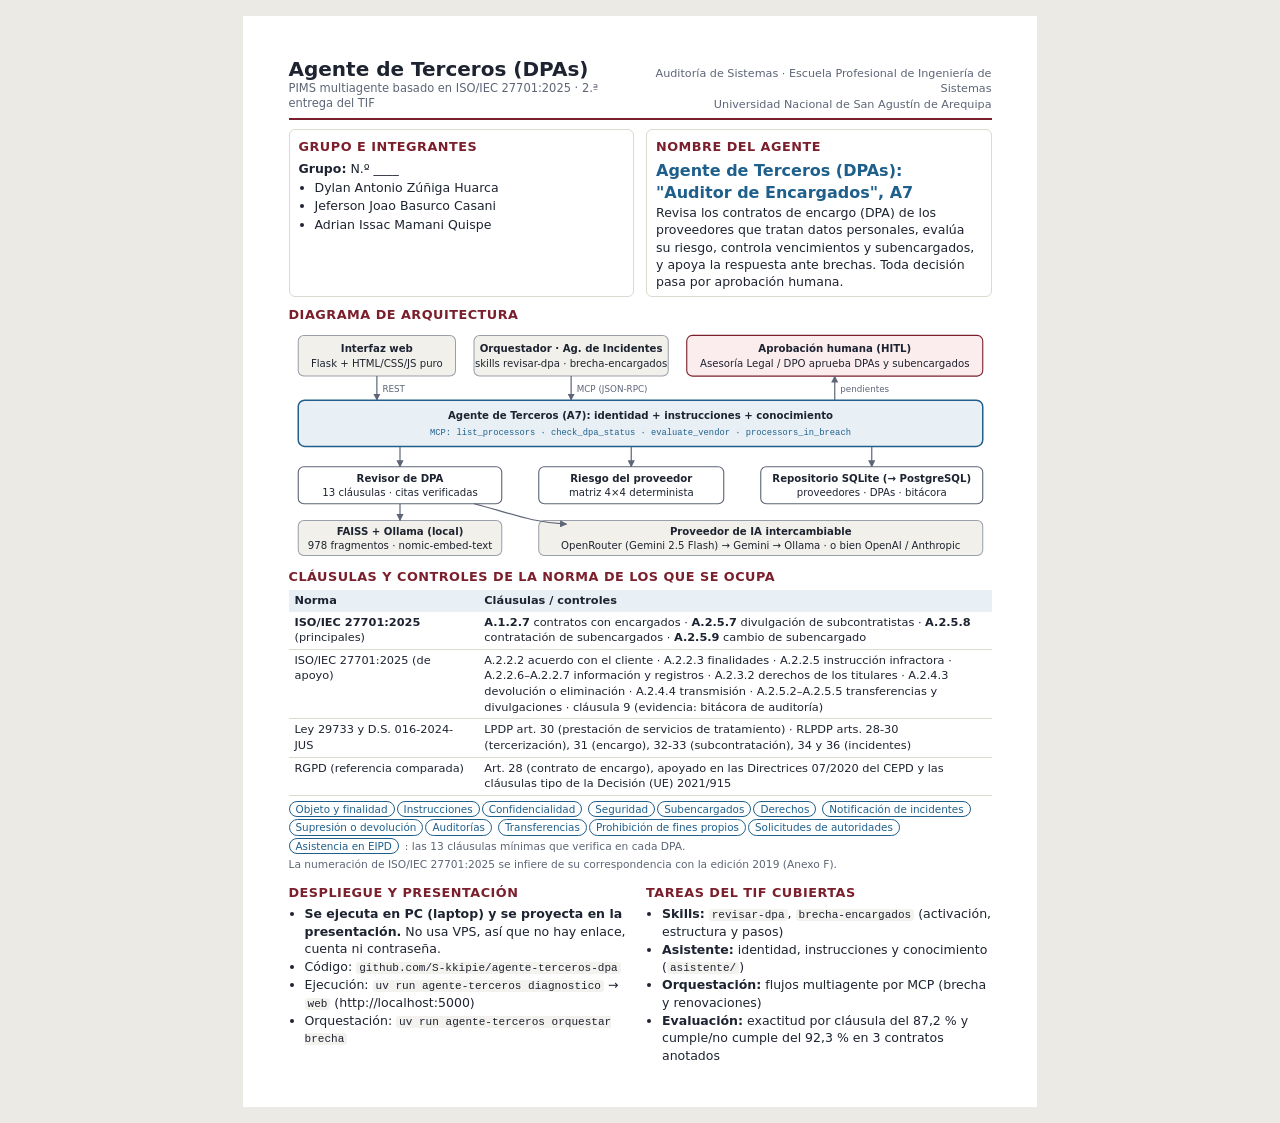
==== docs/entrega/hoja_entrega.html @ a15f1c50 "Segunda entrega: skills, asistente, orquestación MCP y proveedor de IA intercambiable - Proveedores " ====
<!doctype html>
<html lang="es">
<head>
<meta charset="utf-8">
<meta name="viewport" content="width=device-width, initial-scale=1">
<title>Hoja de entrega · Agente de Terceros (DPAs)</title>
<style>
  :root {
    --tinta: #1d2330; --suave: #5d6576; --linea: #dcd9d0; --acento: #1f5f8b;
    --acento-suave: #e8f0f6; --guinda: #7a1f2b; --fondo: #ffffff;
  }
  @page { size: A4; margin: 11mm 12mm; }
  * { box-sizing: border-box; }
  body { margin: 0; background: #eceae4; color: var(--tinta);
         font: 9.4pt/1.38 system-ui, -apple-system, "Segoe UI", sans-serif; }
  .hoja { background: var(--fondo); max-width: 210mm; margin: 16px auto; padding: 11mm 12mm; }
  @media print { body { background: #fff; } .hoja { margin: 0; padding: 0; max-width: none; } }
  @media (max-width: 640px) { .hoja { margin: 0; padding: 16px; } .dos { grid-template-columns: 1fr !important; } }
  header { display: flex; justify-content: space-between; align-items: flex-end; gap: 12px;
           border-bottom: 2px solid var(--guinda); padding-bottom: 6px; margin-bottom: 9px; }
  header h1 { font-size: 15pt; margin: 0; line-height: 1.15; }
  header .sub { color: var(--suave); font-size: 8.6pt; }
  header .curso { text-align: right; font-size: 8.4pt; color: var(--suave); }
  h2 { font-size: 9.6pt; text-transform: uppercase; letter-spacing: .5px; color: var(--guinda);
       margin: 9px 0 4px; }
  .dos { display: grid; grid-template-columns: 1fr 1fr; gap: 12px; }
  .caja { border: 1px solid var(--linea); border-radius: 6px; padding: 6px 9px; }
  ul { margin: 2px 0; padding-left: 16px; }
  li { margin: 1px 0; }
  table { width: 100%; border-collapse: collapse; font-size: 8.5pt; }
  th { text-align: left; background: var(--acento-suave); padding: 3px 6px; font-weight: 600; }
  td { border-bottom: 1px solid var(--linea); padding: 3px 6px; vertical-align: top; }
  code { font: 8.3pt ui-monospace, Consolas, monospace; background: #f3f2ee; padding: 0 3px; border-radius: 3px; }
  .nombre { font-size: 12pt; font-weight: 700; color: var(--acento); }
  svg { width: 100%; height: auto; display: block; }
  .nota { color: var(--suave); font-size: 8pt; }
  .tag { display: inline-block; border: 1px solid var(--acento); color: var(--acento); border-radius: 99px;
         padding: 0 6px; font-size: 7.8pt; margin: 1px 2px 1px 0; }
</style>
</head>
<body>
<main class="hoja">
  <header>
    <div>
      <h1>Agente de Terceros (DPAs)</h1>
      <div class="sub">PIMS multiagente basado en ISO/IEC 27701:2025 · 2.ª entrega del TIF</div>
    </div>
    <div class="curso">Auditoría de Sistemas · Escuela Profesional de Ingeniería de Sistemas<br>
      Universidad Nacional de San Agustín de Arequipa</div>
  </header>

  <div class="dos">
    <section class="caja">
      <h2 style="margin-top:2px">Grupo e integrantes</h2>
      <div><strong>Grupo:</strong> N.º ____ </div>
      <ul>
        <li>Dylan Antonio Zúñiga Huarca</li>
        <li>Jeferson Joao Basurco Casani</li>
        <li>Adrian Issac Mamani Quispe</li>
      </ul>
    </section>
    <section class="caja">
      <h2 style="margin-top:2px">Nombre del agente</h2>
      <div class="nombre">Agente de Terceros (DPAs): "Auditor de Encargados", A7</div>
      <div>Revisa los contratos de encargo (DPA) de los proveedores que tratan datos personales, evalúa su riesgo, controla vencimientos y subencargados, y apoya la respuesta ante brechas. Toda decisión pasa por aprobación humana.</div>
    </section>
  </div>

  <h2>Diagrama de arquitectura</h2>
  <svg viewBox="0 0 760 250" role="img" aria-label="Arquitectura del Agente de Terceros">
    <defs>
      <marker id="f" viewBox="0 0 10 10" refX="9" refY="5" markerWidth="6" markerHeight="6" orient="auto-start-reverse">
        <path d="M0,0 L10,5 L0,10 z" fill="#5d6576"/></marker>
      <style>
        .b{fill:#fff;stroke:#5d6576;stroke-width:1.2;rx:6}
        .e{fill:#f1f0eb;stroke:#9a9fa9;stroke-width:1.1}
        .p{fill:#e8f0f6;stroke:#1f5f8b;stroke-width:1.6}
        .h{fill:#fbecee;stroke:#7a1f2b;stroke-width:1.2}
        text{font:11px system-ui,sans-serif;fill:#1d2330}
        .t{font-weight:700}
        .m{font:9.5px ui-monospace,Consolas,monospace;fill:#1f5f8b}
        .l{stroke:#5d6576;stroke-width:1.3;fill:none;marker-end:url(#f)}
        .k{font-size:9.5px;fill:#5d6576}
      </style>
    </defs>
    <!-- fila superior -->
    <rect class="e" x="10" y="8" width="170" height="44" rx="6"/>
    <text x="95" y="26" text-anchor="middle" class="t">Interfaz web</text>
    <text x="95" y="42" text-anchor="middle">Flask + HTML/CSS/JS puro</text>
    <rect class="e" x="200" y="8" width="210" height="44" rx="6"/>
    <text x="305" y="26" text-anchor="middle" class="t">Orquestador · Ag. de Incidentes</text>
    <text x="305" y="42" text-anchor="middle">skills revisar-dpa · brecha-encargados</text>
    <rect class="h" x="430" y="8" width="320" height="44" rx="6"/>
    <text x="590" y="26" text-anchor="middle" class="t">Aprobación humana (HITL)</text>
    <text x="590" y="42" text-anchor="middle">Asesoría Legal / DPO aprueba DPAs y subencargados</text>
    <!-- agente -->
    <rect class="p" x="10" y="78" width="740" height="50" rx="7"/>
    <text x="380" y="98" text-anchor="middle" class="t">Agente de Terceros (A7): identidad + instrucciones + conocimiento</text>
    <text x="380" y="116" text-anchor="middle" class="m">MCP: list_processors · check_dpa_status · evaluate_vendor · processors_in_breach</text>
    <path class="l" d="M95,52 V78"/><text x="101" y="69" class="k">REST</text>
    <path class="l" d="M305,52 V78"/><text x="311" y="69" class="k">MCP (JSON-RPC)</text>
    <path class="l" d="M590,78 V52"/><text x="596" y="69" class="k">pendientes</text>
    <!-- componentes -->
    <rect class="b" x="10" y="150" width="220" height="40" rx="6"/>
    <text x="120" y="167" text-anchor="middle" class="t">Revisor de DPA</text>
    <text x="120" y="182" text-anchor="middle">13 cláusulas · citas verificadas</text>
    <rect class="b" x="270" y="150" width="200" height="40" rx="6"/>
    <text x="370" y="167" text-anchor="middle" class="t">Riesgo del proveedor</text>
    <text x="370" y="182" text-anchor="middle">matriz 4×4 determinista</text>
    <rect class="b" x="510" y="150" width="240" height="40" rx="6"/>
    <text x="630" y="167" text-anchor="middle" class="t">Repositorio SQLite (→ PostgreSQL)</text>
    <text x="630" y="182" text-anchor="middle">proveedores · DPAs · bitácora</text>
    <path class="l" d="M120,128 V150"/><path class="l" d="M370,128 V150"/><path class="l" d="M630,128 V150"/>
    <!-- fila inferior -->
    <rect class="e" x="10" y="208" width="220" height="38" rx="6"/>
    <text x="120" y="224" text-anchor="middle" class="t">FAISS + Ollama (local)</text>
    <text x="120" y="239" text-anchor="middle">978 fragmentos · nomic-embed-text</text>
    <rect class="e" x="270" y="208" width="480" height="38" rx="6"/>
    <text x="510" y="224" text-anchor="middle" class="t">Proveedor de IA intercambiable</text>
    <text x="510" y="239" text-anchor="middle">OpenRouter (Gemini 2.5 Flash) → Gemini → Ollama · o bien OpenAI / Anthropic</text>
    <path class="l" d="M120,190 V208"/><path class="l" d="M200,190 C240,200 260,210 300,212"/>
  </svg>

  <h2>Cláusulas y controles de la norma de los que se ocupa</h2>
  <table>
    <tr><th style="width:27%">Norma</th><th>Cláusulas / controles</th></tr>
    <tr><td><strong>ISO/IEC 27701:2025</strong> (principales)</td>
      <td><strong>A.1.2.7</strong> contratos con encargados · <strong>A.2.5.7</strong> divulgación de subcontratistas ·
        <strong>A.2.5.8</strong> contratación de subencargados · <strong>A.2.5.9</strong> cambio de subencargado</td></tr>
    <tr><td>ISO/IEC 27701:2025 (de apoyo)</td>
      <td>A.2.2.2 acuerdo con el cliente · A.2.2.3 finalidades · A.2.2.5 instrucción infractora · A.2.2.6–A.2.2.7 información y registros ·
        A.2.3.2 derechos de los titulares · A.2.4.3 devolución o eliminación · A.2.4.4 transmisión · A.2.5.2–A.2.5.5 transferencias y divulgaciones ·
        cláusula 9 (evidencia: bitácora de auditoría)</td></tr>
    <tr><td>Ley 29733 y D.S. 016-2024-JUS</td>
      <td>LPDP art. 30 (prestación de servicios de tratamiento) · RLPDP arts. 28-30 (tercerización), 31 (encargo), 32-33 (subcontratación), 34 y 36 (incidentes)</td></tr>
    <tr><td>RGPD (referencia comparada)</td>
      <td>Art. 28 (contrato de encargo), apoyado en las Directrices 07/2020 del CEPD y las cláusulas tipo de la Decisión (UE) 2021/915</td></tr>
  </table>
  <div style="margin-top:4px">
    <span class="tag">Objeto y finalidad</span><span class="tag">Instrucciones</span><span class="tag">Confidencialidad</span>
    <span class="tag">Seguridad</span><span class="tag">Subencargados</span><span class="tag">Derechos</span>
    <span class="tag">Notificación de incidentes</span><span class="tag">Supresión o devolución</span><span class="tag">Auditorías</span>
    <span class="tag">Transferencias</span><span class="tag">Prohibición de fines propios</span><span class="tag">Solicitudes de autoridades</span>
    <span class="tag">Asistencia en EIPD</span>
    <span class="nota">: las 13 cláusulas mínimas que verifica en cada DPA.</span>
  </div>
  <p class="nota" style="margin:3px 0 0">La numeración de ISO/IEC 27701:2025 se infiere de su correspondencia con la edición 2019 (Anexo F).</p>

  <div class="dos" style="margin-top:2px">
    <section>
      <h2>Despliegue y presentación</h2>
      <ul>
        <li><strong>Se ejecuta en PC (laptop) y se proyecta en la presentación.</strong> No usa VPS, así que no hay enlace, cuenta ni contraseña.</li>
        <li>Código: <code>github.com/S-kkipie/agente-terceros-dpa</code></li>
        <li>Ejecución: <code>uv run agente-terceros diagnostico</code> → <code>web</code> (http://localhost:5000)</li>
        <li>Orquestación: <code>uv run agente-terceros orquestar brecha</code></li>
      </ul>
    </section>
    <section>
      <h2>Tareas del TIF cubiertas</h2>
      <ul>
        <li><strong>Skills:</strong> <code>revisar-dpa</code>, <code>brecha-encargados</code> (activación, estructura y pasos)</li>
        <li><strong>Asistente:</strong> identidad, instrucciones y conocimiento (<code>asistente/</code>)</li>
        <li><strong>Orquestación:</strong> flujos multiagente por MCP (brecha y renovaciones)</li>
        <li><strong>Evaluación:</strong> exactitud por cláusula del 87,2 % y cumple/no cumple del 92,3 % en 3 contratos anotados</li>
      </ul>
    </section>
  </div>
</main>
</body>
</html>
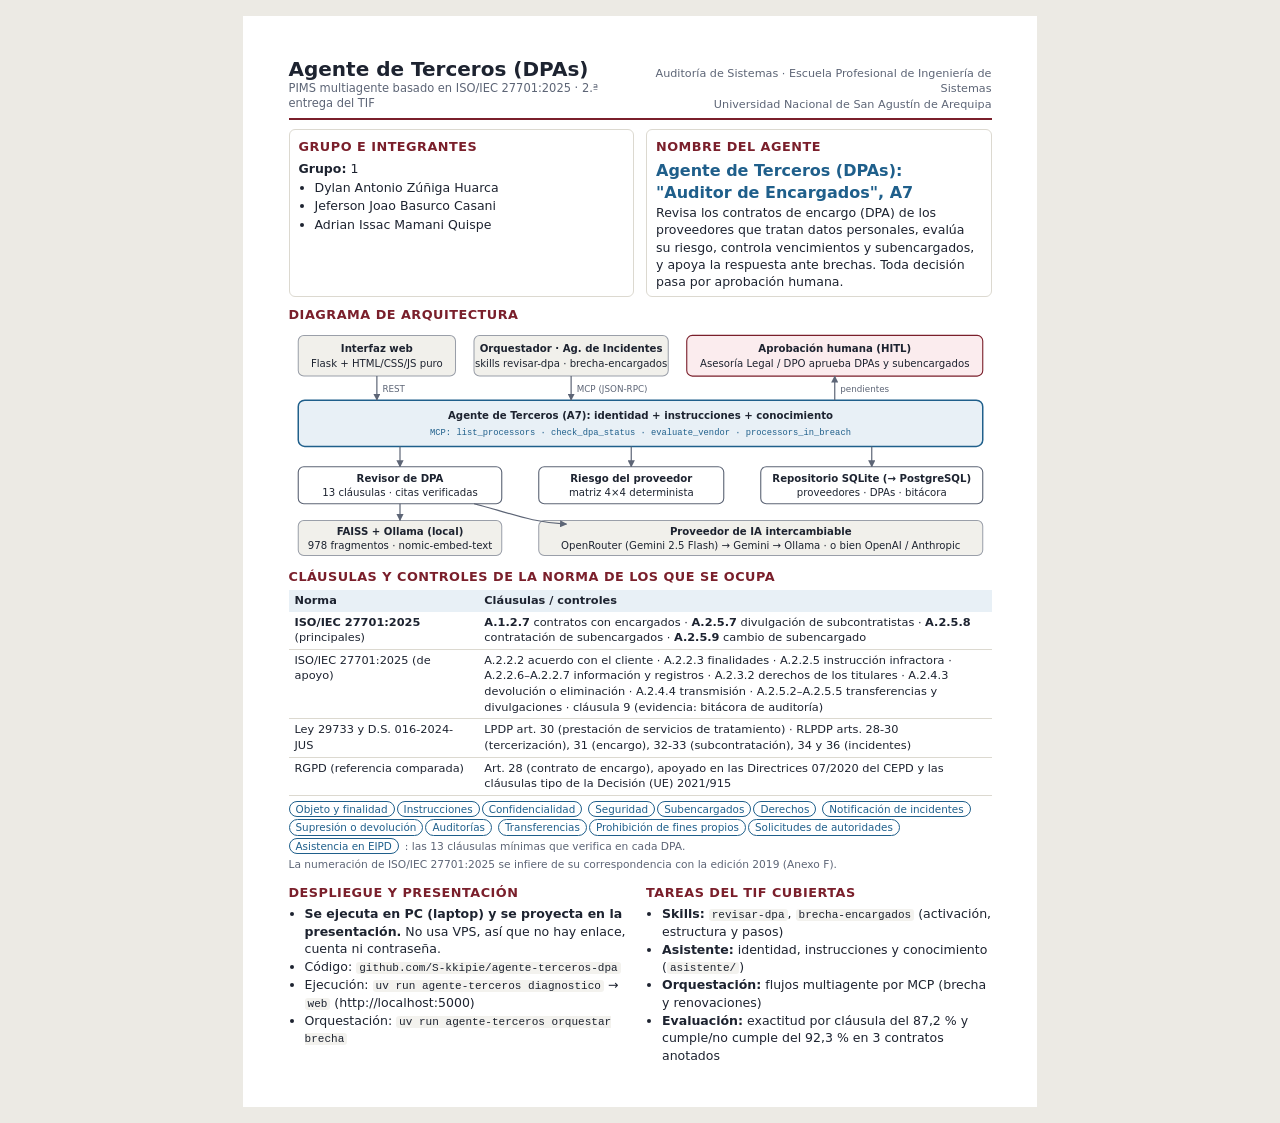
==== commit 3e2599bd: "Entrega: documento en LaTeX (grupo, integrantes y arquitectura), hoja Excel y Grupo 1" ====
--- a/docs/entrega/hoja_entrega.html
+++ b/docs/entrega/hoja_entrega.html
@@ -52,7 +52,7 @@
   <div class="dos">
     <section class="caja">
       <h2 style="margin-top:2px">Grupo e integrantes</h2>
-      <div><strong>Grupo:</strong> N.º ____ </div>
+      <div><strong>Grupo:</strong> 1</div>
       <ul>
         <li>Dylan Antonio Zúñiga Huarca</li>
         <li>Jeferson Joao Basurco Casani</li>
